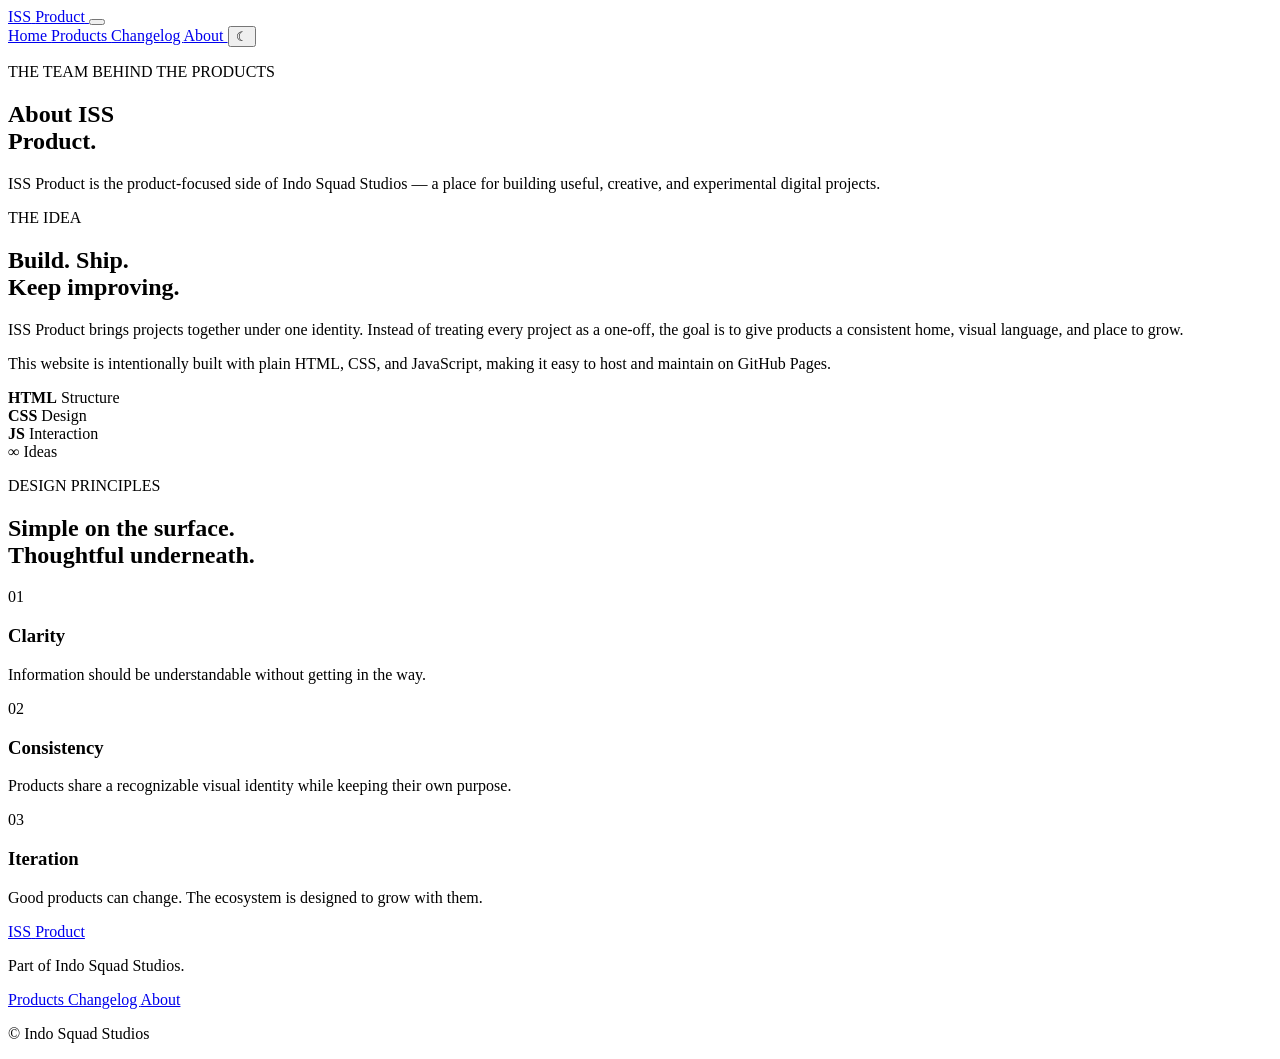
==== about.html @ 6b8fe7a8 "Add About page for ISS Product website This file contains the structure and content for the About pa" ====
<!DOCTYPE html>
<html lang="en">

<head>

  <meta charset="UTF-8">
  <meta name="viewport" content="width=device-width, initial-scale=1.0">

  <title>About — ISS Product</title>

  <link
    href="https://fonts.googleapis.com/css2?family=Inter:wght@400;500;600;700;800&display=swap"
    rel="stylesheet"
  >

  <link rel="stylesheet" href="css/style.css">
  <link rel="stylesheet" href="css/responsive.css">

</head>


<body>

<header class="site-header">

  <nav class="nav container">

    <a class="brand" href="index.html">
      <span class="brand-mark">ISS</span>
      <span>Product</span>
    </a>

    <button
      class="menu-toggle"
      id="menuToggle"
    >
      <span></span>
      <span></span>
    </button>

    <div class="nav-links" id="navLinks">

      <a href="index.html">
        Home
      </a>

      <a href="products.html">
        Products
      </a>

      <a href="changelog.html">
        Changelog
      </a>

      <a class="active" href="about.html">
        About
      </a>

      <button
        class="theme-toggle"
        id="themeToggle"
      >
        ☾
      </button>

    </div>

  </nav>

</header>


<main>

<section class="page-hero container">

  <p class="mini-label">
    THE TEAM BEHIND THE PRODUCTS
  </p>

  <h1>
    About ISS<br>
    <span class="gradient-text">
      Product.
    </span>
  </h1>

  <p>
    ISS Product is the product-focused side of
    Indo Squad Studios — a place for building useful,
    creative, and experimental digital projects.
  </p>

</section>


<section class="section container about-grid">

  <div class="about-copy">

    <p class="mini-label">
      THE IDEA
    </p>

    <h2>
      Build. Ship.<br>
      Keep improving.
    </h2>

    <p>
      ISS Product brings projects together under one identity.
      Instead of treating every project as a one-off, the goal
      is to give products a consistent home, visual language,
      and place to grow.
    </p>

    <p>
      This website is intentionally built with plain HTML,
      CSS, and JavaScript, making it easy to host and maintain
      on GitHub Pages.
    </p>

  </div>


  <div class="about-stat glass">

    <div>
      <strong>HTML</strong>
      <span>Structure</span>
    </div>

    <div>
      <strong>CSS</strong>
      <span>Design</span>
    </div>

    <div>
      <strong>JS</strong>
      <span>Interaction</span>
    </div>

    <div>
      <strong>∞</strong>
      <span>Ideas</span>
    </div>

  </div>

</section>


<section class="section soft-section">

  <div class="container">

    <div class="center-heading">

      <p class="mini-label">
        DESIGN PRINCIPLES
      </p>

      <h2>
        Simple on the surface.<br>
        Thoughtful underneath.
      </h2>

    </div>


    <div class="feature-grid">

      <div class="feature-card">

        <span class="feature-number">
          01
        </span>

        <h3>
          Clarity
        </h3>

        <p>
          Information should be understandable
          without getting in the way.
        </p>

      </div>


      <div class="feature-card">

        <span class="feature-number">
          02
        </span>

        <h3>
          Consistency
        </h3>

        <p>
          Products share a recognizable visual identity
          while keeping their own purpose.
        </p>

      </div>


      <div class="feature-card">

        <span class="feature-number">
          03
        </span>

        <h3>
          Iteration
        </h3>

        <p>
          Good products can change. The ecosystem
          is designed to grow with them.
        </p>

      </div>

    </div>

  </div>

</section>

</main>


<footer class="footer">

  <div class="container footer-inner">

    <div>

      <a class="brand" href="index.html">
        <span class="brand-mark">ISS</span>
        <span>Product</span>
      </a>

      <p>
        Part of Indo Squad Studios.
      </p>

    </div>


    <div class="footer-links">

      <a href="products.html">
        Products
      </a>

      <a href="changelog.html">
        Changelog
      </a>

      <a href="about.html">
        About
      </a>

    </div>


    <p class="copyright">
      © <span class="year"></span>
      Indo Squad Studios
    </p>

  </div>

</footer>


<script src="js/main.js"></script>

</body>
</html>
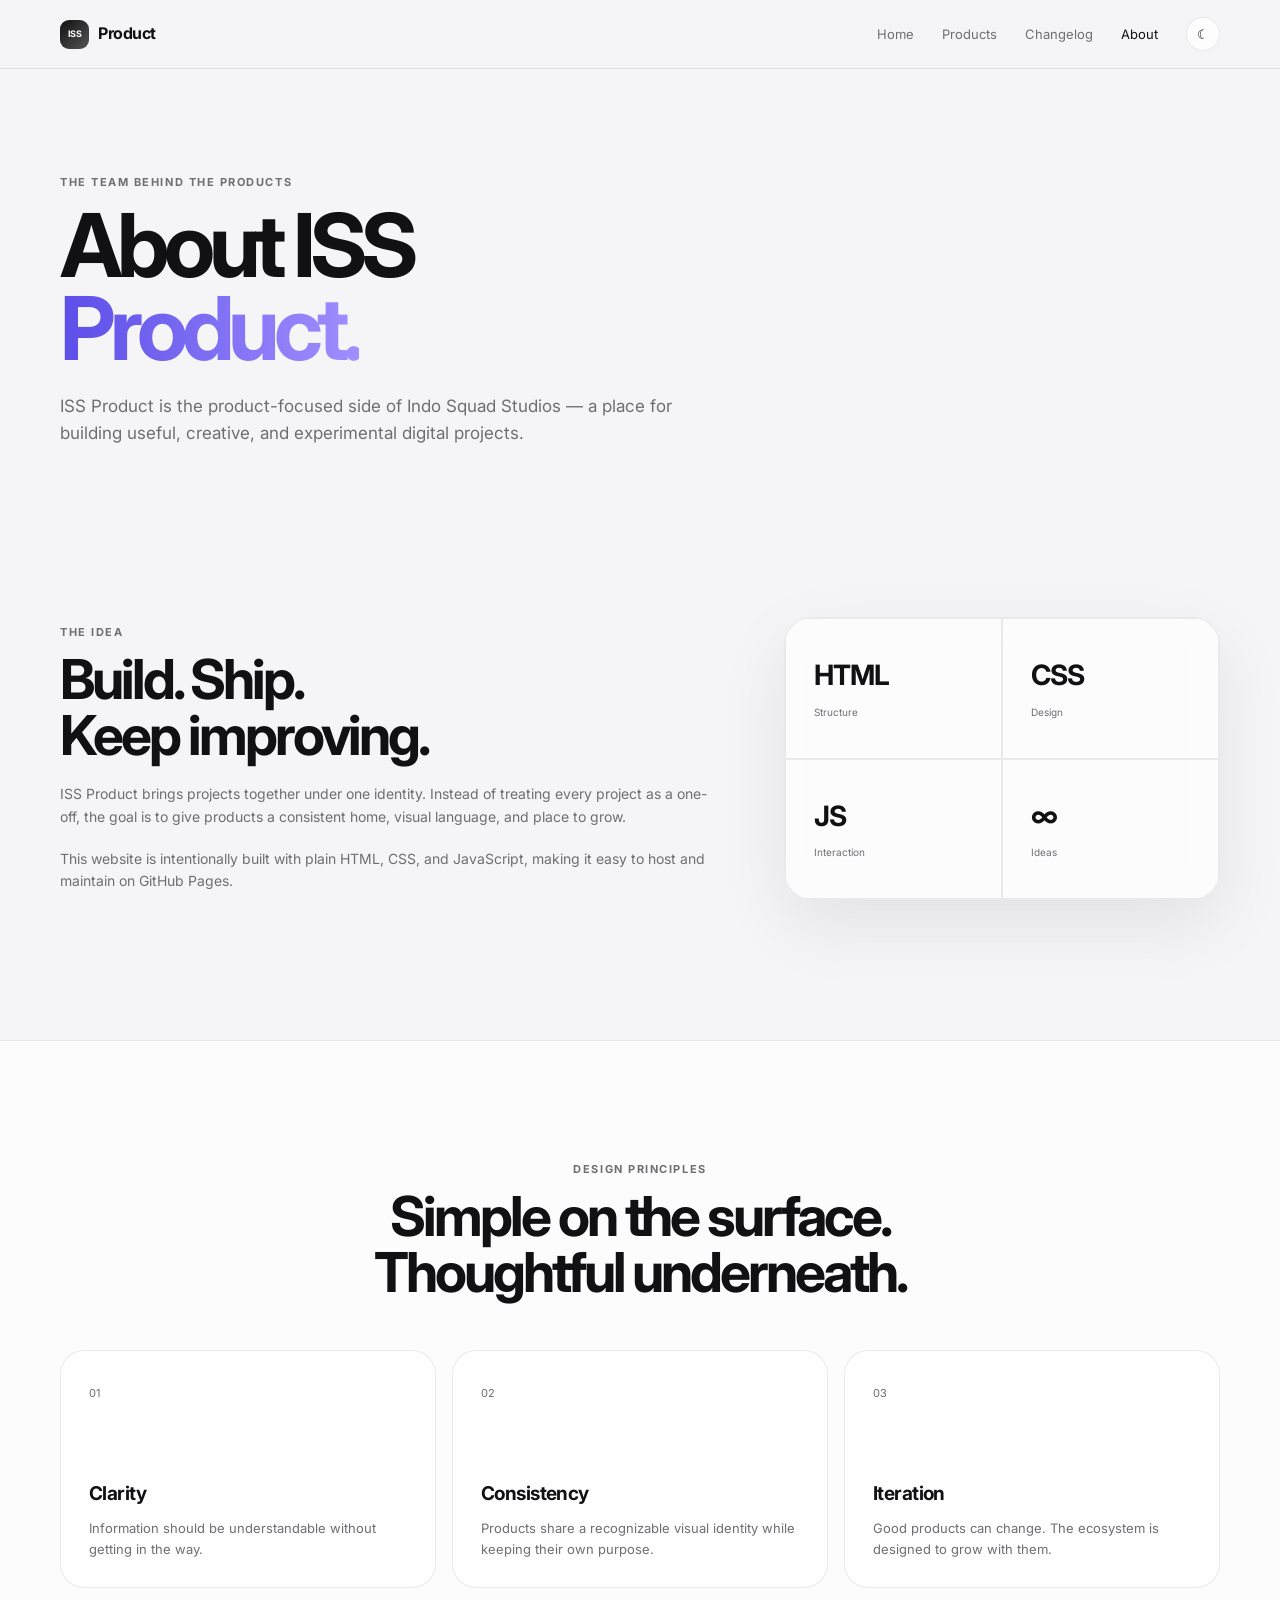
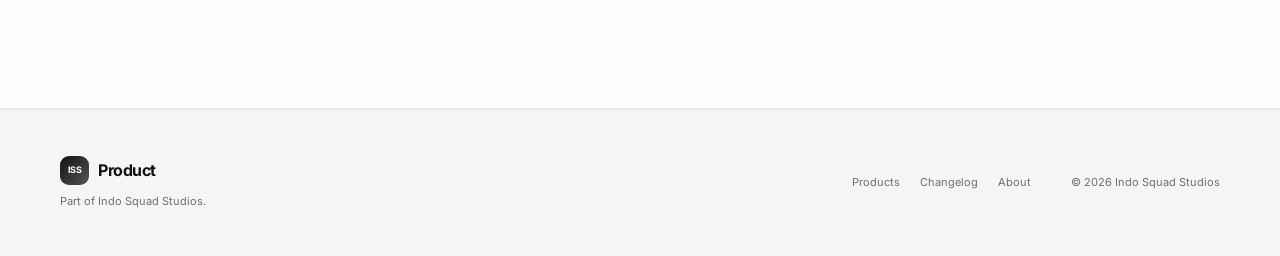
==== commit 50128f9b: "Update about.html" ====
--- a/about.html
+++ b/about.html
@@ -4,17 +4,34 @@
 <head>
 
   <meta charset="UTF-8">
-  <meta name="viewport" content="width=device-width, initial-scale=1.0">
+
+  <meta
+    name="viewport"
+    content="width=device-width, initial-scale=1.0"
+  >
 
   <title>About — ISS Product</title>
+
+  <link
+    rel="icon"
+    type="image/svg+xml"
+    href="favicon.svg"
+  >
 
   <link
     href="https://fonts.googleapis.com/css2?family=Inter:wght@400;500;600;700;800&display=swap"
     rel="stylesheet"
   >
 
-  <link rel="stylesheet" href="css/style.css">
-  <link rel="stylesheet" href="css/responsive.css">
+  <link
+    rel="stylesheet"
+    href="css/style.css"
+  >
+
+  <link
+    rel="stylesheet"
+    href="css/responsive.css"
+  >
 
 </head>
 
@@ -26,19 +43,34 @@
   <nav class="nav container">
 
     <a class="brand" href="index.html">
-      <span class="brand-mark">ISS</span>
-      <span>Product</span>
+
+      <span class="brand-mark">
+        ISS
+      </span>
+
+      <span>
+        Product
+      </span>
+
     </a>
+
 
     <button
       class="menu-toggle"
       id="menuToggle"
+      aria-label="Toggle navigation"
     >
+
       <span></span>
       <span></span>
+
     </button>
 
-    <div class="nav-links" id="navLinks">
+
+    <div
+      class="nav-links"
+      id="navLinks"
+    >
 
       <a href="index.html">
         Home
@@ -52,7 +84,10 @@
         Changelog
       </a>
 
-      <a class="active" href="about.html">
+      <a
+        class="active"
+        href="about.html"
+      >
         About
       </a>
 
@@ -72,6 +107,7 @@
 
 <main>
 
+
 <section class="page-hero container">
 
   <p class="mini-label">
@@ -79,22 +115,28 @@
   </p>
 
   <h1>
+
     About ISS<br>
+
     <span class="gradient-text">
       Product.
     </span>
+
   </h1>
 
   <p>
+
     ISS Product is the product-focused side of
     Indo Squad Studios — a place for building useful,
     creative, and experimental digital projects.
+
   </p>
 
 </section>
 
 
 <section class="section container about-grid">
+
 
   <div class="about-copy">
 
@@ -102,22 +144,32 @@
       THE IDEA
     </p>
 
+
     <h2>
+
       Build. Ship.<br>
       Keep improving.
+
     </h2>
 
+
     <p>
-      ISS Product brings projects together under one identity.
-      Instead of treating every project as a one-off, the goal
-      is to give products a consistent home, visual language,
-      and place to grow.
+
+      ISS Product brings projects together under
+      one identity. Instead of treating every project
+      as a one-off, the goal is to give products
+      a consistent home, visual language, and
+      place to grow.
+
     </p>
 
+
     <p>
-      This website is intentionally built with plain HTML,
-      CSS, and JavaScript, making it easy to host and maintain
-      on GitHub Pages.
+
+      This website is intentionally built with
+      plain HTML, CSS, and JavaScript, making it
+      easy to host and maintain on GitHub Pages.
+
     </p>
 
   </div>
@@ -126,23 +178,54 @@
   <div class="about-stat glass">
 
     <div>
-      <strong>HTML</strong>
-      <span>Structure</span>
-    </div>
-
-    <div>
-      <strong>CSS</strong>
-      <span>Design</span>
-    </div>
-
-    <div>
-      <strong>JS</strong>
-      <span>Interaction</span>
-    </div>
-
-    <div>
-      <strong>∞</strong>
-      <span>Ideas</span>
+
+      <strong>
+        HTML
+      </strong>
+
+      <span>
+        Structure
+      </span>
+
+    </div>
+
+
+    <div>
+
+      <strong>
+        CSS
+      </strong>
+
+      <span>
+        Design
+      </span>
+
+    </div>
+
+
+    <div>
+
+      <strong>
+        JS
+      </strong>
+
+      <span>
+        Interaction
+      </span>
+
+    </div>
+
+
+    <div>
+
+      <strong>
+        ∞
+      </strong>
+
+      <span>
+        Ideas
+      </span>
+
     </div>
 
   </div>
@@ -153,6 +236,7 @@
 <section class="section soft-section">
 
   <div class="container">
+
 
     <div class="center-heading">
 
@@ -170,6 +254,7 @@
 
     <div class="feature-grid">
 
+
       <div class="feature-card">
 
         <span class="feature-number">
@@ -199,8 +284,8 @@
         </h3>
 
         <p>
-          Products share a recognizable visual identity
-          while keeping their own purpose.
+          Products share a recognizable visual
+          identity while keeping their own purpose.
         </p>
 
       </div>
@@ -229,6 +314,7 @@
 
 </section>
 
+
 </main>
 
 
@@ -238,9 +324,19 @@
 
     <div>
 
-      <a class="brand" href="index.html">
-        <span class="brand-mark">ISS</span>
-        <span>Product</span>
+      <a
+        class="brand"
+        href="index.html"
+      >
+
+        <span class="brand-mark">
+          ISS
+        </span>
+
+        <span>
+          Product
+        </span>
+
       </a>
 
       <p>
@@ -268,8 +364,11 @@
 
 
     <p class="copyright">
-      © <span class="year"></span>
+
+      ©
+      <span class="year"></span>
       Indo Squad Studios
+
     </p>
 
   </div>
--- a/css/style.css
+++ b/css/style.css
@@ -0,0 +1,1435 @@
+:root {
+  --bg: #f5f5f7;
+  --surface: rgba(255, 255, 255, 0.72);
+  --surface-solid: #ffffff;
+
+  --text: #111113;
+  --muted: #6e6e73;
+
+  --line: rgba(0, 0, 0, 0.08);
+
+  --accent: #6d5dfc;
+  --accent-2: #8e7cff;
+
+  --shadow:
+    0 24px 70px rgba(0, 0, 0, 0.08);
+
+  --radius: 28px;
+
+  --max: 1160px;
+}
+
+
+[data-theme="dark"] {
+  --bg: #09090b;
+  --surface: rgba(25, 25, 29, 0.72);
+  --surface-solid: #18181c;
+
+  --text: #f5f5f7;
+  --muted: #a1a1aa;
+
+  --line: rgba(255, 255, 255, 0.09);
+
+  --shadow:
+    0 24px 70px rgba(0, 0, 0, 0.3);
+}
+
+
+* {
+  box-sizing: border-box;
+  margin: 0;
+  padding: 0;
+}
+
+
+html {
+  scroll-behavior: smooth;
+}
+
+
+body {
+  font-family:
+    Inter,
+    -apple-system,
+    BlinkMacSystemFont,
+    "Segoe UI",
+    sans-serif;
+
+  background: var(--bg);
+  color: var(--text);
+
+  line-height: 1.6;
+
+  transition:
+    background 0.25s ease,
+    color 0.25s ease;
+}
+
+
+a {
+  color: inherit;
+  text-decoration: none;
+}
+
+
+button,
+input {
+  font: inherit;
+}
+
+
+.container {
+  width: min(
+    calc(100% - 48px),
+    var(--max)
+  );
+
+  margin-inline: auto;
+}
+
+
+/* NAVBAR */
+
+.site-header {
+  position: sticky;
+  top: 0;
+  z-index: 20;
+
+  background:
+    color-mix(
+      in srgb,
+      var(--bg) 76%,
+      transparent
+    );
+
+  backdrop-filter: blur(22px);
+  -webkit-backdrop-filter: blur(22px);
+
+  border-bottom: 1px solid var(--line);
+}
+
+
+.nav {
+  height: 68px;
+
+  display: flex;
+  align-items: center;
+  justify-content: space-between;
+}
+
+
+.brand {
+  display: inline-flex;
+  align-items: center;
+
+  gap: 9px;
+
+  font-weight: 700;
+
+  letter-spacing: -0.03em;
+}
+
+
+.brand-mark {
+  width: 29px;
+  height: 29px;
+
+  display: grid;
+  place-items: center;
+
+  border-radius: 9px;
+
+  color: white;
+
+  font-size: 9px;
+
+  letter-spacing: -0.04em;
+
+  background:
+    linear-gradient(
+      135deg,
+      #111,
+      #555
+    );
+}
+
+
+.nav-links {
+  display: flex;
+  align-items: center;
+
+  gap: 28px;
+
+  font-size: 13px;
+
+  color: var(--muted);
+}
+
+
+.nav-links a {
+  transition: color 0.2s;
+}
+
+
+.nav-links a:hover,
+.nav-links a.active {
+  color: var(--text);
+}
+
+
+.theme-toggle {
+  width: 34px;
+  height: 34px;
+
+  border: 1px solid var(--line);
+
+  border-radius: 50%;
+
+  background: var(--surface);
+
+  color: var(--text);
+
+  cursor: pointer;
+}
+
+
+.menu-toggle {
+  display: none;
+
+  border: 0;
+
+  background: none;
+
+  width: 38px;
+  height: 38px;
+
+  cursor: pointer;
+}
+
+
+.menu-toggle span {
+  display: block;
+
+  width: 20px;
+  height: 2px;
+
+  background: var(--text);
+
+  margin: 5px auto;
+
+  border-radius: 4px;
+}
+
+
+/* HERO */
+
+.hero {
+  padding-top: 105px;
+
+  text-align: center;
+}
+
+
+.eyebrow,
+.mini-label {
+  font-size: 11px;
+
+  font-weight: 700;
+
+  letter-spacing: 0.14em;
+
+  color: var(--muted);
+}
+
+
+.eyebrow {
+  display: inline-flex;
+
+  align-items: center;
+
+  gap: 8px;
+
+  padding: 7px 12px;
+
+  border: 1px solid var(--line);
+
+  border-radius: 99px;
+
+  background: var(--surface);
+}
+
+
+.status-dot {
+  width: 7px;
+  height: 7px;
+
+  border-radius: 50%;
+
+  background: #35c759;
+
+  box-shadow:
+    0 0 0 4px
+    rgba(52, 199, 89, 0.12);
+}
+
+
+.hero h1 {
+  margin-top: 25px;
+
+  font-size:
+    clamp(
+      48px,
+      7vw,
+      84px
+    );
+
+  line-height: 0.98;
+
+  letter-spacing: -0.065em;
+
+  font-weight: 800;
+}
+
+
+.gradient-text {
+  background:
+    linear-gradient(
+      90deg,
+      #5c4ee8,
+      #a08fff
+    );
+
+  -webkit-background-clip: text;
+  background-clip: text;
+
+  color: transparent;
+}
+
+
+.hero-copy {
+  max-width: 650px;
+
+  margin: 28px auto 0;
+
+  font-size: 18px;
+
+  color: var(--muted);
+}
+
+
+.hero-actions {
+  display: flex;
+
+  justify-content: center;
+
+  gap: 10px;
+
+  margin-top: 30px;
+
+  flex-wrap: wrap;
+}
+
+
+/* BUTTON */
+
+.button {
+  display: inline-flex;
+
+  align-items: center;
+  justify-content: center;
+
+  gap: 12px;
+
+  padding: 12px 19px;
+
+  border-radius: 99px;
+
+  font-size: 13px;
+
+  font-weight: 600;
+
+  border: 1px solid var(--line);
+
+  transition:
+    transform 0.2s,
+    box-shadow 0.2s;
+}
+
+
+.button:hover {
+  transform: translateY(-2px);
+
+  box-shadow:
+    0 10px 25px
+    rgba(0, 0, 0, 0.09);
+}
+
+
+.button.primary {
+  background: var(--text);
+
+  color: var(--bg);
+
+  border-color: var(--text);
+}
+
+
+.button.secondary {
+  background: var(--surface);
+}
+
+
+.button.small {
+  padding: 10px 15px;
+
+  margin-top: 18px;
+
+  font-size: 12px;
+}
+
+
+/* GLASS */
+
+.glass {
+  background: var(--surface);
+
+  border: 1px solid var(--line);
+
+  box-shadow: var(--shadow);
+
+  backdrop-filter: blur(18px);
+  -webkit-backdrop-filter: blur(18px);
+}
+
+
+/* HERO WINDOW */
+
+.hero-window {
+  max-width: 900px;
+
+  margin: 75px auto 0;
+
+  border-radius: var(--radius);
+
+  overflow: hidden;
+
+  text-align: left;
+}
+
+
+.window-bar {
+  height: 42px;
+
+  display: flex;
+
+  align-items: center;
+
+  gap: 7px;
+
+  padding: 0 16px;
+
+  border-bottom: 1px solid var(--line);
+}
+
+
+.window-bar > span {
+  width: 9px;
+  height: 9px;
+
+  border-radius: 50%;
+
+  background: var(--muted);
+
+  opacity: 0.35;
+}
+
+
+.window-bar small {
+  margin-left: 10px;
+
+  color: var(--muted);
+
+  font-size: 10px;
+}
+
+
+.window-content {
+  min-height: 310px;
+
+  padding: 52px;
+
+  display: flex;
+
+  align-items: flex-end;
+
+  justify-content: space-between;
+
+  gap: 30px;
+
+  background:
+    radial-gradient(
+      circle at 75% 30%,
+      rgba(120, 100, 255, 0.18),
+      transparent 34%
+    );
+}
+
+
+.window-content h2 {
+  font-size: 42px;
+
+  line-height: 1;
+
+  letter-spacing: -0.055em;
+
+  margin-top: 12px;
+}
+
+
+.mini-grid {
+  display: grid;
+
+  grid-template-columns:
+    repeat(2, 145px);
+
+  gap: 10px;
+}
+
+
+.mini-card {
+  padding: 18px;
+
+  min-height: 100px;
+
+  border: 1px solid var(--line);
+
+  border-radius: 18px;
+
+  background: rgba(255, 255, 255, 0.04);
+}
+
+
+.mini-card b,
+.mini-card span {
+  display: block;
+}
+
+
+.mini-card b {
+  font-size: 12px;
+}
+
+
+.mini-card span {
+  font-size: 10px;
+
+  color: var(--muted);
+
+  margin-top: 7px;
+}
+
+
+/* SECTIONS */
+
+.section {
+  padding-top: 130px;
+
+  padding-bottom: 10px;
+}
+
+
+.section-heading {
+  display: flex;
+
+  justify-content: space-between;
+
+  align-items: end;
+
+  margin-bottom: 25px;
+}
+
+
+.section-heading h2,
+.center-heading h2,
+.about-copy h2 {
+  font-size:
+    clamp(
+      34px,
+      5vw,
+      55px
+    );
+
+  letter-spacing: -0.055em;
+
+  line-height: 1.02;
+
+  margin-top: 9px;
+}
+
+
+.text-link {
+  font-size: 13px;
+
+  color: var(--muted);
+}
+
+
+/* FEATURED */
+
+.featured-card {
+  border-radius: var(--radius);
+
+  padding: 38px;
+
+  display: grid;
+
+  grid-template-columns:
+    auto 1fr auto;
+
+  align-items: center;
+
+  gap: 28px;
+}
+
+
+.product-icon {
+  width: 60px;
+  height: 60px;
+
+  border-radius: 18px;
+
+  display: grid;
+  place-items: center;
+
+  font-weight: 800;
+
+  letter-spacing: -0.06em;
+
+  color: white;
+
+  flex: 0 0 auto;
+}
+
+
+.product-icon.purple {
+  background:
+    linear-gradient(
+      145deg,
+      #6e5cf6,
+      #9b89ff
+    );
+}
+
+
+.product-icon.blue {
+  background:
+    linear-gradient(
+      145deg,
+      #247cff,
+      #5eb4ff
+    );
+}
+
+
+.product-icon.gray {
+  background:
+    linear-gradient(
+      145deg,
+      #555,
+      #888
+    );
+}
+
+
+.badge {
+  display: inline-block;
+
+  font-size: 9px;
+
+  font-weight: 700;
+
+  letter-spacing: 0.12em;
+
+  color: var(--accent);
+}
+
+
+.featured-info h3 {
+  font-size: 29px;
+
+  letter-spacing: -0.04em;
+
+  margin-top: 3px;
+}
+
+
+.featured-info p {
+  max-width: 650px;
+
+  color: var(--muted);
+
+  font-size: 14px;
+}
+
+
+.featured-meta {
+  text-align: right;
+
+  font-size: 10px;
+
+  color: var(--muted);
+}
+
+
+.featured-meta strong {
+  display: block;
+
+  margin-top: 5px;
+
+  color: var(--text);
+
+  font-size: 11px;
+}
+
+
+/* SOFT SECTION */
+
+.soft-section {
+  margin-top: 130px;
+
+  padding-top: 120px;
+
+  padding-bottom: 120px;
+
+  background: var(--surface);
+
+  border-block: 1px solid var(--line);
+}
+
+
+.center-heading {
+  text-align: center;
+
+  max-width: 650px;
+
+  margin:
+    0 auto 50px;
+}
+
+
+.center-heading > p:last-child {
+  color: var(--muted);
+
+  margin-top: 20px;
+}
+
+
+.feature-grid {
+  display: grid;
+
+  grid-template-columns:
+    repeat(3, 1fr);
+
+  gap: 16px;
+}
+
+
+.feature-card {
+  min-height: 230px;
+
+  padding: 28px;
+
+  border: 1px solid var(--line);
+
+  border-radius: 24px;
+
+  background:
+    color-mix(
+      in srgb,
+      var(--surface-solid) 55%,
+      transparent
+    );
+}
+
+
+.feature-number {
+  font-size: 11px;
+
+  color: var(--muted);
+}
+
+
+.feature-card h3 {
+  margin-top: 75px;
+
+  font-size: 19px;
+
+  letter-spacing: -0.03em;
+}
+
+
+.feature-card p {
+  color: var(--muted);
+
+  font-size: 13px;
+
+  margin-top: 8px;
+}
+
+
+/* CTA */
+
+.cta {
+  padding-top: 130px;
+
+  padding-bottom: 130px;
+}
+
+
+.cta-card {
+  border-radius: var(--radius);
+
+  padding: 65px;
+
+  text-align: center;
+
+  background:
+    linear-gradient(
+      135deg,
+      #171719,
+      #33313b
+    );
+
+  color: white;
+
+  overflow: hidden;
+
+  position: relative;
+}
+
+
+.cta-card::before {
+  content: "";
+
+  position: absolute;
+
+  width: 400px;
+  height: 400px;
+
+  border-radius: 50%;
+
+  background:
+    rgba(130, 110, 255, 0.2);
+
+  filter: blur(70px);
+
+  top: -240px;
+  right: -80px;
+}
+
+
+.cta-card > * {
+  position: relative;
+}
+
+
+.cta-card h2 {
+  font-size:
+    clamp(
+      42px,
+      6vw,
+      65px
+    );
+
+  line-height: 0.98;
+
+  letter-spacing: -0.06em;
+
+  margin: 12px 0 20px;
+}
+
+
+.cta-card > p:not(.mini-label) {
+  color: #b7b7bd;
+
+  max-width: 450px;
+
+  margin:
+    auto auto 25px;
+
+  font-size: 14px;
+}
+
+
+.cta-card .button.primary {
+  background: white;
+
+  color: #111;
+
+  border-color: white;
+}
+
+
+/* FOOTER */
+
+.footer {
+  border-top: 1px solid var(--line);
+
+  padding: 45px 0;
+}
+
+
+.footer-inner {
+  display: grid;
+
+  grid-template-columns:
+    1fr auto auto;
+
+  align-items: center;
+
+  gap: 40px;
+}
+
+
+.footer p {
+  color: var(--muted);
+
+  font-size: 11px;
+
+  margin-top: 8px;
+}
+
+
+.footer-links {
+  display: flex;
+
+  gap: 20px;
+
+  font-size: 11px;
+
+  color: var(--muted);
+}
+
+
+.copyright {
+  margin-top: 0 !important;
+}
+
+
+/* PAGE HERO */
+
+.page-hero {
+  padding-top: 105px;
+
+  padding-bottom: 40px;
+}
+
+
+.page-hero h1 {
+  font-size:
+    clamp(
+      52px,
+      8vw,
+      88px
+    );
+
+  line-height: 0.95;
+
+  letter-spacing: -0.07em;
+
+  margin-top: 12px;
+}
+
+
+.page-hero > p:last-child {
+  max-width: 620px;
+
+  color: var(--muted);
+
+  margin-top: 22px;
+
+  font-size: 17px;
+}
+
+
+/* PRODUCTS */
+
+.product-toolbar {
+  display: flex;
+
+  align-items: center;
+
+  justify-content: space-between;
+
+  gap: 20px;
+
+  margin-bottom: 28px;
+}
+
+
+.filters {
+  display: flex;
+
+  gap: 7px;
+
+  flex-wrap: wrap;
+}
+
+
+.filter {
+  border: 1px solid var(--line);
+
+  background: transparent;
+
+  color: var(--muted);
+
+  border-radius: 99px;
+
+  padding: 8px 13px;
+
+  cursor: pointer;
+
+  font-size: 11px;
+}
+
+
+.filter.active {
+  background: var(--text);
+
+  color: var(--bg);
+
+  border-color: var(--text);
+}
+
+
+.search-box {
+  display: flex;
+
+  align-items: center;
+
+  gap: 8px;
+
+  width: 220px;
+
+  border: 1px solid var(--line);
+
+  background: var(--surface);
+
+  border-radius: 99px;
+
+  padding: 9px 13px;
+
+  color: var(--muted);
+}
+
+
+.search-box input {
+  width: 100%;
+
+  border: 0;
+
+  outline: 0;
+
+  background: transparent;
+
+  color: var(--text);
+
+  font-size: 11px;
+}
+
+
+.products-grid {
+  display: grid;
+
+  grid-template-columns:
+    repeat(3, 1fr);
+
+  gap: 16px;
+}
+
+
+.product-card {
+  padding: 28px;
+
+  border-radius: 24px;
+
+  min-height: 310px;
+
+  display: flex;
+
+  flex-direction: column;
+
+  transition:
+    transform 0.2s,
+    opacity 0.2s;
+}
+
+
+.product-card:hover {
+  transform: translateY(-4px);
+}
+
+
+.product-top {
+  display: flex;
+
+  justify-content: space-between;
+
+  align-items: start;
+}
+
+
+.product-card .product-icon {
+  width: 52px;
+  height: 52px;
+
+  border-radius: 15px;
+}
+
+
+.status {
+  font-size: 9px;
+
+  padding: 5px 8px;
+
+  border-radius: 99px;
+
+  background:
+    rgba(255, 159, 10, 0.12);
+
+  color: #b76b00;
+}
+
+
+.status.live {
+  background:
+    rgba(52, 199, 89, 0.12);
+
+  color: #248a3d;
+}
+
+
+.product-category {
+  font-size: 9px;
+
+  font-weight: 700;
+
+  letter-spacing: 0.13em;
+
+  color: var(--muted);
+
+  margin-top: 35px;
+}
+
+
+.product-card h2 {
+  font-size: 24px;
+
+  letter-spacing: -0.045em;
+
+  margin-top: 3px;
+}
+
+
+.product-card > p:not(.product-category) {
+  font-size: 12px;
+
+  color: var(--muted);
+
+  margin-top: 7px;
+}
+
+
+.product-bottom {
+  margin-top: auto;
+
+  padding-top: 25px;
+
+  display: flex;
+
+  justify-content: space-between;
+
+  font-size: 10px;
+
+  color: var(--muted);
+}
+
+
+.product-bottom a {
+  color: var(--text);
+}
+
+
+.empty-state {
+  text-align: center;
+
+  padding: 60px;
+
+  color: var(--muted);
+}
+
+
+/* DETAILS */
+
+.detail-panel {
+  border-radius: var(--radius);
+
+  padding: 45px;
+
+  display: grid;
+
+  grid-template-columns:
+    1fr 360px;
+
+  gap: 50px;
+}
+
+
+.detail-panel h2 {
+  font-size: 42px;
+
+  letter-spacing: -0.055em;
+
+  margin-top: 8px;
+}
+
+
+.detail-panel > div:first-child > p:last-child {
+  color: var(--muted);
+
+  max-width: 620px;
+
+  margin-top: 15px;
+}
+
+
+.detail-list > div {
+  display: flex;
+
+  justify-content: space-between;
+
+  padding: 14px 0;
+
+  border-bottom: 1px solid var(--line);
+
+  font-size: 11px;
+}
+
+
+.detail-list span {
+  color: var(--muted);
+}
+
+
+/* CHANGELOG */
+
+.timeline {
+  max-width: 850px;
+
+  margin: auto;
+
+  position: relative;
+}
+
+
+.timeline::before {
+  content: "";
+
+  position: absolute;
+
+  left: 8px;
+
+  top: 0;
+
+  bottom: 0;
+
+  width: 1px;
+
+  background: var(--line);
+}
+
+
+.timeline-item {
+  position: relative;
+
+  padding-left: 45px;
+
+  padding-bottom: 65px;
+}
+
+
+.timeline-dot {
+  position: absolute;
+
+  left: 3px;
+
+  top: 3px;
+
+  width: 11px;
+  height: 11px;
+
+  border-radius: 50%;
+
+  background: var(--text);
+
+  box-shadow:
+    0 0 0 5px var(--bg);
+}
+
+
+.timeline-date {
+  font-size: 11px;
+
+  font-weight: 700;
+
+  color: var(--muted);
+
+  margin-bottom: 12px;
+}
+
+
+.timeline-content {
+  border-radius: 24px;
+
+  padding: 30px;
+}
+
+
+.version {
+  display: inline-block;
+
+  font-size: 10px;
+
+  font-weight: 700;
+
+  color: var(--accent);
+}
+
+
+.timeline-content h2 {
+  font-size: 25px;
+
+  letter-spacing: -0.04em;
+
+  margin-top: 5px;
+}
+
+
+.timeline-content p,
+.timeline-content li {
+  color: var(--muted);
+
+  font-size: 13px;
+}
+
+
+.timeline-content ul {
+  margin:
+    15px 0 0 18px;
+}
+
+
+/* ABOUT */
+
+.about-grid {
+  display: grid;
+
+  grid-template-columns:
+    1.2fr 0.8fr;
+
+  gap: 70px;
+
+  align-items: center;
+}
+
+
+.about-copy > p:not(.mini-label) {
+  color: var(--muted);
+
+  max-width: 650px;
+
+  margin-top: 20px;
+
+  font-size: 14px;
+}
+
+
+.about-stat {
+  border-radius: var(--radius);
+
+  display: grid;
+
+  grid-template-columns:
+    1fr 1fr;
+
+  overflow: hidden;
+}
+
+
+.about-stat div {
+  padding: 34px 28px;
+
+  border: 1px solid var(--line);
+}
+
+
+.about-stat strong {
+  display: block;
+
+  font-size: 28px;
+
+  letter-spacing: -0.04em;
+}
+
+
+.about-stat span {
+  font-size: 10px;
+
+  color: var(--muted);
+}
+
+
+/* ANIMATION */
+
+@media (prefers-reduced-motion: no-preference) {
+
+  .hero > *,
+  .page-hero > *,
+  .product-card,
+  .feature-card {
+
+    animation:
+      rise 0.65s both;
+  }
+
+
+  .hero > *:nth-child(2) {
+    animation-delay: 0.06s;
+  }
+
+
+  .hero > *:nth-child(3) {
+    animation-delay: 0.12s;
+  }
+
+
+  .hero > *:nth-child(4) {
+    animation-delay: 0.18s;
+  }
+
+
+  @keyframes rise {
+
+    from {
+      opacity: 0;
+      transform: translateY(14px);
+    }
+
+    to {
+      opacity: 1;
+      transform: translateY(0);
+    }
+
+  }
+
+}
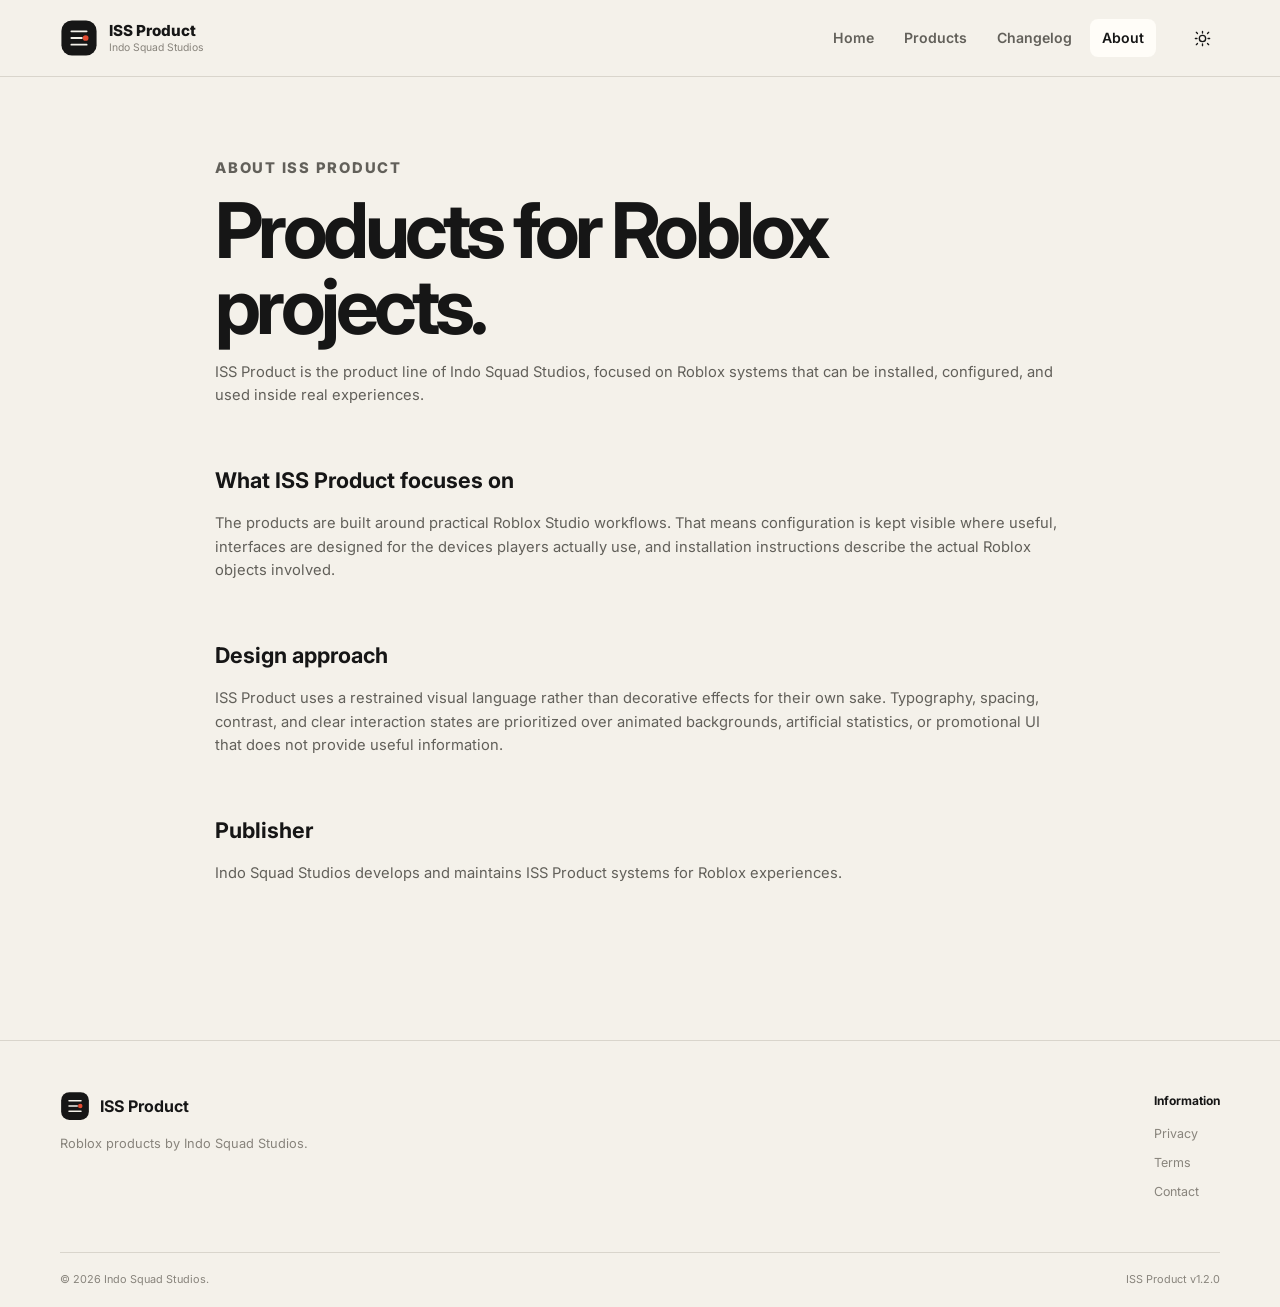
==== commit 81477f0c: "Update about.html" ====
--- a/about.html
+++ b/about.html
@@ -1,380 +1,155 @@
 <!DOCTYPE html>
-<html lang="en">
+<html lang="id">
+<head>
+    <meta charset="UTF-8">
+    <meta name="viewport" content="width=device-width, initial-scale=1.0">
 
-<head>
+    <title>About | ISS Product</title>
+    <meta
+        name="description"
+        content="About ISS Product and Indo Squad Studios."
+    >
 
-  <meta charset="UTF-8">
+    <meta property="og:type" content="website">
+    <meta property="og:title" content="About | ISS Product">
+    <meta property="og:description" content="About ISS Product and Indo Squad Studios.">
+    <meta property="og:image" content="og-image.svg">
 
-  <meta
-    name="viewport"
-    content="width=device-width, initial-scale=1.0"
-  >
+    <link rel="icon" type="image/svg+xml" href="favicon.svg">
 
-  <title>About — ISS Product</title>
+    <link rel="preconnect" href="https://fonts.googleapis.com">
+    <link rel="preconnect" href="https://fonts.gstatic.com" crossorigin>
 
-  <link
-    rel="icon"
-    type="image/svg+xml"
-    href="favicon.svg"
-  >
+    <link
+        href="https://fonts.googleapis.com/css2?family=Inter:wght@400;500;600;700;800&display=swap"
+        rel="stylesheet"
+    >
 
-  <link
-    href="https://fonts.googleapis.com/css2?family=Inter:wght@400;500;600;700;800&display=swap"
-    rel="stylesheet"
-  >
-
-  <link
-    rel="stylesheet"
-    href="css/style.css"
-  >
-
-  <link
-    rel="stylesheet"
-    href="css/responsive.css"
-  >
-
+    <link rel="stylesheet" href="css/style.css">
+    <link rel="stylesheet" href="css/responsive.css">
 </head>
-
 
 <body>
 
 <header class="site-header">
+    <nav class="nav container">
 
-  <nav class="nav container">
+        <a href="index.html" class="brand">
+            <span class="brand-mark" aria-hidden="true">
+                <svg viewBox="0 0 40 40">
+                    <rect x="1.5" y="1.5" width="37" height="37" rx="11"></rect>
+                    <path d="M12 13h16M12 20h11M12 27h16"></path>
+                    <circle cx="27" cy="20" r="3"></circle>
+                </svg>
+            </span>
 
-    <a class="brand" href="index.html">
+            <span class="brand-text">
+                <strong>ISS Product</strong>
+                <small>Indo Squad Studios</small>
+            </span>
+        </a>
 
-      <span class="brand-mark">
-        ISS
-      </span>
+        <button class="mobile-menu-button" type="button" aria-label="Open navigation" aria-expanded="false">
+            <span></span>
+            <span></span>
+        </button>
 
-      <span>
-        Product
-      </span>
+        <div class="nav-links" id="site-navigation">
+            <a href="index.html">Home</a>
+            <a href="products.html">Products</a>
+            <a href="changelog.html">Changelog</a>
+            <a href="about.html" class="active">About</a>
+        </div>
 
-    </a>
+        <button class="theme-button" id="theme-toggle" type="button" aria-label="Toggle theme">
+            <svg viewBox="0 0 24 24" aria-hidden="true">
+                <path d="M12 3v2M12 19v2M4.22 4.22l1.42 1.42M18.36 18.36l1.42 1.42M3 12h2M19 12h2M4.22 19.78l1.42-1.42M18.36 5.64l1.42-1.42"></path>
+                <circle cx="12" cy="12" r="4"></circle>
+            </svg>
+        </button>
 
+    </nav>
+</header>
 
-    <button
-      class="menu-toggle"
-      id="menuToggle"
-      aria-label="Toggle navigation"
-    >
+<main>
 
-      <span></span>
-      <span></span>
+<section class="content-page container">
 
-    </button>
+    <p class="eyebrow">ABOUT ISS PRODUCT</p>
 
+    <h1>Products for Roblox projects.</h1>
 
-    <div
-      class="nav-links"
-      id="navLinks"
-    >
+    <p>
+        ISS Product is the product line of Indo Squad Studios,
+        focused on Roblox systems that can be installed, configured,
+        and used inside real experiences.
+    </p>
 
-      <a href="index.html">
-        Home
-      </a>
+    <h2>What ISS Product focuses on</h2>
 
-      <a href="products.html">
-        Products
-      </a>
+    <p>
+        The products are built around practical Roblox Studio workflows.
+        That means configuration is kept visible where useful, interfaces
+        are designed for the devices players actually use, and installation
+        instructions describe the actual Roblox objects involved.
+    </p>
 
-      <a href="changelog.html">
-        Changelog
-      </a>
+    <h2>Design approach</h2>
 
-      <a
-        class="active"
-        href="about.html"
-      >
-        About
-      </a>
+    <p>
+        ISS Product uses a restrained visual language rather than decorative
+        effects for their own sake. Typography, spacing, contrast, and clear
+        interaction states are prioritized over animated backgrounds,
+        artificial statistics, or promotional UI that does not provide useful
+        information.
+    </p>
 
-      <button
-        class="theme-toggle"
-        id="themeToggle"
-      >
-        ☾
-      </button>
+    <h2>Publisher</h2>
+
+    <p>
+        Indo Squad Studios develops and maintains ISS Product systems for
+        Roblox experiences.
+    </p>
+
+</section>
+
+</main>
+
+<footer class="site-footer">
+    <div class="container footer-grid">
+
+        <div class="footer-brand">
+            <div class="footer-brand-row">
+                <span class="brand-mark small" aria-hidden="true">
+                    <svg viewBox="0 0 40 40">
+                        <rect x="1.5" y="1.5" width="37" height="37" rx="11"></rect>
+                        <path d="M12 13h16M12 20h11M12 27h16"></path>
+                        <circle cx="27" cy="20" r="3"></circle>
+                    </svg>
+                </span>
+
+                <strong>ISS Product</strong>
+            </div>
+
+            <p>Roblox products by Indo Squad Studios.</p>
+        </div>
+
+        <div class="footer-links">
+            <div>
+                <strong>Information</strong>
+                <a href="privacy.html">Privacy</a>
+                <a href="terms.html">Terms</a>
+                <a href="contact.html">Contact</a>
+            </div>
+        </div>
 
     </div>
 
-  </nav>
-
-</header>
-
-
-<main>
-
-
-<section class="page-hero container">
-
-  <p class="mini-label">
-    THE TEAM BEHIND THE PRODUCTS
-  </p>
-
-  <h1>
-
-    About ISS<br>
-
-    <span class="gradient-text">
-      Product.
-    </span>
-
-  </h1>
-
-  <p>
-
-    ISS Product is the product-focused side of
-    Indo Squad Studios — a place for building useful,
-    creative, and experimental digital projects.
-
-  </p>
-
-</section>
-
-
-<section class="section container about-grid">
-
-
-  <div class="about-copy">
-
-    <p class="mini-label">
-      THE IDEA
-    </p>
-
-
-    <h2>
-
-      Build. Ship.<br>
-      Keep improving.
-
-    </h2>
-
-
-    <p>
-
-      ISS Product brings projects together under
-      one identity. Instead of treating every project
-      as a one-off, the goal is to give products
-      a consistent home, visual language, and
-      place to grow.
-
-    </p>
-
-
-    <p>
-
-      This website is intentionally built with
-      plain HTML, CSS, and JavaScript, making it
-      easy to host and maintain on GitHub Pages.
-
-    </p>
-
-  </div>
-
-
-  <div class="about-stat glass">
-
-    <div>
-
-      <strong>
-        HTML
-      </strong>
-
-      <span>
-        Structure
-      </span>
-
+    <div class="container footer-bottom">
+        <span>© <span data-current-year></span> Indo Squad Studios.</span>
+        <span>ISS Product v1.2.0</span>
     </div>
-
-
-    <div>
-
-      <strong>
-        CSS
-      </strong>
-
-      <span>
-        Design
-      </span>
-
-    </div>
-
-
-    <div>
-
-      <strong>
-        JS
-      </strong>
-
-      <span>
-        Interaction
-      </span>
-
-    </div>
-
-
-    <div>
-
-      <strong>
-        ∞
-      </strong>
-
-      <span>
-        Ideas
-      </span>
-
-    </div>
-
-  </div>
-
-</section>
-
-
-<section class="section soft-section">
-
-  <div class="container">
-
-
-    <div class="center-heading">
-
-      <p class="mini-label">
-        DESIGN PRINCIPLES
-      </p>
-
-      <h2>
-        Simple on the surface.<br>
-        Thoughtful underneath.
-      </h2>
-
-    </div>
-
-
-    <div class="feature-grid">
-
-
-      <div class="feature-card">
-
-        <span class="feature-number">
-          01
-        </span>
-
-        <h3>
-          Clarity
-        </h3>
-
-        <p>
-          Information should be understandable
-          without getting in the way.
-        </p>
-
-      </div>
-
-
-      <div class="feature-card">
-
-        <span class="feature-number">
-          02
-        </span>
-
-        <h3>
-          Consistency
-        </h3>
-
-        <p>
-          Products share a recognizable visual
-          identity while keeping their own purpose.
-        </p>
-
-      </div>
-
-
-      <div class="feature-card">
-
-        <span class="feature-number">
-          03
-        </span>
-
-        <h3>
-          Iteration
-        </h3>
-
-        <p>
-          Good products can change. The ecosystem
-          is designed to grow with them.
-        </p>
-
-      </div>
-
-    </div>
-
-  </div>
-
-</section>
-
-
-</main>
-
-
-<footer class="footer">
-
-  <div class="container footer-inner">
-
-    <div>
-
-      <a
-        class="brand"
-        href="index.html"
-      >
-
-        <span class="brand-mark">
-          ISS
-        </span>
-
-        <span>
-          Product
-        </span>
-
-      </a>
-
-      <p>
-        Part of Indo Squad Studios.
-      </p>
-
-    </div>
-
-
-    <div class="footer-links">
-
-      <a href="products.html">
-        Products
-      </a>
-
-      <a href="changelog.html">
-        Changelog
-      </a>
-
-      <a href="about.html">
-        About
-      </a>
-
-    </div>
-
-
-    <p class="copyright">
-
-      ©
-      <span class="year"></span>
-      Indo Squad Studios
-
-    </p>
-
-  </div>
-
 </footer>
-
 
 <script src="js/main.js"></script>
 
--- a/css/style.css
+++ b/css/style.css
@@ -1,1435 +1,773 @@
 :root {
-  --bg: #f5f5f7;
-  --surface: rgba(255, 255, 255, 0.72);
-  --surface-solid: #ffffff;
-
-  --text: #111113;
-  --muted: #6e6e73;
-
-  --line: rgba(0, 0, 0, 0.08);
-
-  --accent: #6d5dfc;
-  --accent-2: #8e7cff;
-
-  --shadow:
-    0 24px 70px rgba(0, 0, 0, 0.08);
-
-  --radius: 28px;
-
-  --max: 1160px;
-}
-
-
-[data-theme="dark"] {
-  --bg: #09090b;
-  --surface: rgba(25, 25, 29, 0.72);
-  --surface-solid: #18181c;
-
-  --text: #f5f5f7;
-  --muted: #a1a1aa;
-
-  --line: rgba(255, 255, 255, 0.09);
-
-  --shadow:
-    0 24px 70px rgba(0, 0, 0, 0.3);
-}
-
+    --bg: #f4f1ea;
+    --surface: #fffdf8;
+    --surface-strong: #ffffff;
+
+    --text: #161616;
+    --text-soft: #62605a;
+    --text-muted: #88847c;
+
+    --line: #d9d5cc;
+    --line-strong: #bcb7ad;
+
+    --accent: #e34b32;
+    --accent-dark: #b93725;
+
+    --success: #28734d;
+
+    --radius: 18px;
+    --radius-small: 11px;
+
+    --container: 1160px;
+}
 
 * {
-  box-sizing: border-box;
-  margin: 0;
-  padding: 0;
-}
-
+    box-sizing: border-box;
+}
 
 html {
-  scroll-behavior: smooth;
-}
-
+    scroll-behavior: smooth;
+}
 
 body {
-  font-family:
-    Inter,
-    -apple-system,
-    BlinkMacSystemFont,
-    "Segoe UI",
-    sans-serif;
-
-  background: var(--bg);
-  color: var(--text);
-
-  line-height: 1.6;
-
-  transition:
-    background 0.25s ease,
-    color 0.25s ease;
-}
-
+    margin: 0;
+    background: var(--bg);
+    color: var(--text);
+    font-family: "Inter", system-ui, sans-serif;
+    line-height: 1.6;
+    -webkit-font-smoothing: antialiased;
+}
+
+body.dark {
+    --bg: #171714;
+    --surface: #20201c;
+    --surface-strong: #262621;
+
+    --text: #f3f0e9;
+    --text-soft: #c1bdb4;
+    --text-muted: #918d84;
+
+    --line: #393833;
+    --line-strong: #504e47;
+
+    --accent: #f0644b;
+    --accent-dark: #ff765e;
+
+    --success: #70b48e;
+}
 
 a {
-  color: inherit;
-  text-decoration: none;
-}
-
+    color: inherit;
+    text-decoration: none;
+}
 
 button,
-input {
-  font: inherit;
-}
-
+a {
+    -webkit-tap-highlight-color: transparent;
+}
+
+button {
+    font: inherit;
+}
 
 .container {
-  width: min(
-    calc(100% - 48px),
-    var(--max)
-  );
-
-  margin-inline: auto;
-}
-
-
-/* NAVBAR */
+    width: min(calc(100% - 40px), var(--container));
+    margin-inline: auto;
+}
+
+/* HEADER */
 
 .site-header {
-  position: sticky;
-  top: 0;
-  z-index: 20;
-
-  background:
-    color-mix(
-      in srgb,
-      var(--bg) 76%,
-      transparent
-    );
-
-  backdrop-filter: blur(22px);
-  -webkit-backdrop-filter: blur(22px);
-
-  border-bottom: 1px solid var(--line);
-}
-
+    border-bottom: 1px solid var(--line);
+    background: var(--bg);
+}
 
 .nav {
-  height: 68px;
-
-  display: flex;
-  align-items: center;
-  justify-content: space-between;
-}
-
+    min-height: 76px;
+    display: flex;
+    align-items: center;
+    gap: 28px;
+}
 
 .brand {
-  display: inline-flex;
-  align-items: center;
-
-  gap: 9px;
-
-  font-weight: 700;
-
-  letter-spacing: -0.03em;
-}
-
+    display: inline-flex;
+    align-items: center;
+    gap: 11px;
+    margin-right: auto;
+}
 
 .brand-mark {
-  width: 29px;
-  height: 29px;
-
-  display: grid;
-  place-items: center;
-
-  border-radius: 9px;
-
-  color: white;
-
-  font-size: 9px;
-
-  letter-spacing: -0.04em;
-
-  background:
-    linear-gradient(
-      135deg,
-      #111,
-      #555
-    );
-}
-
+    width: 38px;
+    height: 38px;
+    display: inline-flex;
+}
+
+.brand-mark svg {
+    width: 100%;
+    height: 100%;
+}
+
+.brand-mark rect {
+    fill: var(--text);
+}
+
+.brand-mark path {
+    stroke: var(--bg);
+    stroke-width: 2;
+    stroke-linecap: round;
+}
+
+.brand-mark circle {
+    fill: var(--accent);
+}
+
+.brand-mark.small {
+    width: 30px;
+    height: 30px;
+}
+
+.brand-text {
+    display: flex;
+    flex-direction: column;
+    line-height: 1.15;
+}
+
+.brand-text strong {
+    font-size: 0.95rem;
+    font-weight: 800;
+}
+
+.brand-text small {
+    margin-top: 3px;
+    color: var(--text-muted);
+    font-size: 0.65rem;
+}
 
 .nav-links {
-  display: flex;
-  align-items: center;
-
-  gap: 28px;
-
-  font-size: 13px;
-
-  color: var(--muted);
-}
-
+    display: flex;
+    align-items: center;
+    gap: 6px;
+}
 
 .nav-links a {
-  transition: color 0.2s;
-}
-
+    padding: 8px 12px;
+    border-radius: 8px;
+    color: var(--text-soft);
+    font-size: 0.88rem;
+    font-weight: 600;
+}
 
 .nav-links a:hover,
 .nav-links a.active {
-  color: var(--text);
-}
-
-
-.theme-toggle {
-  width: 34px;
-  height: 34px;
-
-  border: 1px solid var(--line);
-
-  border-radius: 50%;
-
-  background: var(--surface);
-
-  color: var(--text);
-
-  cursor: pointer;
-}
-
-
-.menu-toggle {
-  display: none;
-
-  border: 0;
-
-  background: none;
-
-  width: 38px;
-  height: 38px;
-
-  cursor: pointer;
-}
-
-
-.menu-toggle span {
-  display: block;
-
-  width: 20px;
-  height: 2px;
-
-  background: var(--text);
-
-  margin: 5px auto;
-
-  border-radius: 4px;
-}
-
-
-/* HERO */
+    color: var(--text);
+    background: var(--surface);
+}
+
+.theme-button,
+.mobile-menu-button {
+    border: 0;
+    background: transparent;
+    color: var(--text);
+    cursor: pointer;
+}
+
+.theme-button {
+    width: 36px;
+    height: 36px;
+    display: grid;
+    place-items: center;
+}
+
+.theme-button svg {
+    width: 19px;
+    height: 19px;
+    fill: none;
+    stroke: currentColor;
+    stroke-width: 1.7;
+    stroke-linecap: round;
+}
+
+.mobile-menu-button {
+    display: none;
+}
+
+/* GENERAL */
+
+.eyebrow {
+    margin: 0 0 12px;
+    color: var(--accent);
+    font-size: 0.7rem;
+    font-weight: 800;
+    letter-spacing: 0.12em;
+    text-transform: uppercase;
+}
 
 .hero {
-  padding-top: 105px;
-
-  text-align: center;
-}
-
-
-.eyebrow,
-.mini-label {
-  font-size: 11px;
-
-  font-weight: 700;
-
-  letter-spacing: 0.14em;
-
-  color: var(--muted);
-}
-
-
-.eyebrow {
-  display: inline-flex;
-
-  align-items: center;
-
-  gap: 8px;
-
-  padding: 7px 12px;
-
-  border: 1px solid var(--line);
-
-  border-radius: 99px;
-
-  background: var(--surface);
-}
-
-
-.status-dot {
-  width: 7px;
-  height: 7px;
-
-  border-radius: 50%;
-
-  background: #35c759;
-
-  box-shadow:
-    0 0 0 4px
-    rgba(52, 199, 89, 0.12);
-}
-
+    min-height: 660px;
+    display: grid;
+    grid-template-columns: minmax(0, 1.15fr) minmax(320px, 0.85fr);
+    align-items: center;
+    gap: 80px;
+    padding-top: 70px;
+    padding-bottom: 90px;
+}
 
 .hero h1 {
-  margin-top: 25px;
-
-  font-size:
-    clamp(
-      48px,
-      7vw,
-      84px
-    );
-
-  line-height: 0.98;
-
-  letter-spacing: -0.065em;
-
-  font-weight: 800;
-}
-
-
-.gradient-text {
-  background:
-    linear-gradient(
-      90deg,
-      #5c4ee8,
-      #a08fff
-    );
-
-  -webkit-background-clip: text;
-  background-clip: text;
-
-  color: transparent;
-}
-
-
-.hero-copy {
-  max-width: 650px;
-
-  margin: 28px auto 0;
-
-  font-size: 18px;
-
-  color: var(--muted);
-}
-
+    max-width: 720px;
+    margin: 0;
+    font-size: clamp(3rem, 6vw, 5.8rem);
+    line-height: 0.98;
+    letter-spacing: -0.065em;
+    font-weight: 800;
+}
+
+.hero h1 span {
+    display: block;
+    color: var(--accent);
+}
+
+.hero-description {
+    max-width: 650px;
+    margin: 30px 0 0;
+    color: var(--text-soft);
+    font-size: 1.04rem;
+}
 
 .hero-actions {
-  display: flex;
-
-  justify-content: center;
-
-  gap: 10px;
-
-  margin-top: 30px;
-
-  flex-wrap: wrap;
-}
-
-
-/* BUTTON */
+    display: flex;
+    flex-wrap: wrap;
+    gap: 10px;
+    margin-top: 32px;
+}
 
 .button {
-  display: inline-flex;
-
-  align-items: center;
-  justify-content: center;
-
-  gap: 12px;
-
-  padding: 12px 19px;
-
-  border-radius: 99px;
-
-  font-size: 13px;
-
-  font-weight: 600;
-
-  border: 1px solid var(--line);
-
-  transition:
-    transform 0.2s,
-    box-shadow 0.2s;
-}
-
-
-.button:hover {
-  transform: translateY(-2px);
-
-  box-shadow:
-    0 10px 25px
-    rgba(0, 0, 0, 0.09);
-}
-
-
-.button.primary {
-  background: var(--text);
-
-  color: var(--bg);
-
-  border-color: var(--text);
-}
-
-
-.button.secondary {
-  background: var(--surface);
-}
-
-
-.button.small {
-  padding: 10px 15px;
-
-  margin-top: 18px;
-
-  font-size: 12px;
-}
-
-
-/* GLASS */
-
-.glass {
-  background: var(--surface);
-
-  border: 1px solid var(--line);
-
-  box-shadow: var(--shadow);
-
-  backdrop-filter: blur(18px);
-  -webkit-backdrop-filter: blur(18px);
-}
-
-
-/* HERO WINDOW */
-
-.hero-window {
-  max-width: 900px;
-
-  margin: 75px auto 0;
-
-  border-radius: var(--radius);
-
-  overflow: hidden;
-
-  text-align: left;
-}
-
-
-.window-bar {
-  height: 42px;
-
-  display: flex;
-
-  align-items: center;
-
-  gap: 7px;
-
-  padding: 0 16px;
-
-  border-bottom: 1px solid var(--line);
-}
-
-
-.window-bar > span {
-  width: 9px;
-  height: 9px;
-
-  border-radius: 50%;
-
-  background: var(--muted);
-
-  opacity: 0.35;
-}
-
-
-.window-bar small {
-  margin-left: 10px;
-
-  color: var(--muted);
-
-  font-size: 10px;
-}
-
-
-.window-content {
-  min-height: 310px;
-
-  padding: 52px;
-
-  display: flex;
-
-  align-items: flex-end;
-
-  justify-content: space-between;
-
-  gap: 30px;
-
-  background:
-    radial-gradient(
-      circle at 75% 30%,
-      rgba(120, 100, 255, 0.18),
-      transparent 34%
-    );
-}
-
-
-.window-content h2 {
-  font-size: 42px;
-
-  line-height: 1;
-
-  letter-spacing: -0.055em;
-
-  margin-top: 12px;
-}
-
-
-.mini-grid {
-  display: grid;
-
-  grid-template-columns:
-    repeat(2, 145px);
-
-  gap: 10px;
-}
-
-
-.mini-card {
-  padding: 18px;
-
-  min-height: 100px;
-
-  border: 1px solid var(--line);
-
-  border-radius: 18px;
-
-  background: rgba(255, 255, 255, 0.04);
-}
-
-
-.mini-card b,
-.mini-card span {
-  display: block;
-}
-
-
-.mini-card b {
-  font-size: 12px;
-}
-
-
-.mini-card span {
-  font-size: 10px;
-
-  color: var(--muted);
-
-  margin-top: 7px;
-}
-
+    min-height: 44px;
+    display: inline-flex;
+    align-items: center;
+    justify-content: center;
+    padding: 0 18px;
+    border-radius: 10px;
+    font-size: 0.87rem;
+    font-weight: 700;
+    border: 1px solid var(--line-strong);
+    transition: background 120ms ease, color 120ms ease, border-color 120ms ease;
+}
+
+.button-primary {
+    color: #fff;
+    background: var(--text);
+    border-color: var(--text);
+}
+
+.button-primary:hover {
+    background: var(--accent);
+    border-color: var(--accent);
+}
+
+.button-secondary {
+    background: transparent;
+}
+
+.button-secondary:hover {
+    background: var(--surface);
+}
+
+/* HERO PANEL */
+
+.hero-panel {
+    border: 1px solid var(--line-strong);
+    background: var(--surface);
+    border-radius: var(--radius);
+    overflow: hidden;
+}
+
+.panel-heading {
+    padding: 15px 18px;
+    display: flex;
+    justify-content: space-between;
+    color: var(--text-muted);
+    font-size: 0.68rem;
+    font-weight: 800;
+    letter-spacing: 0.08em;
+}
+
+.panel-line {
+    border-top: 1px solid var(--line);
+}
+
+.panel-main {
+    display: flex;
+    gap: 18px;
+    padding: 34px 24px;
+}
+
+.panel-icon {
+    width: 54px;
+    height: 54px;
+    flex: 0 0 auto;
+    display: grid;
+    place-items: center;
+    border: 1px solid var(--line-strong);
+    border-radius: 13px;
+    background: var(--surface-strong);
+}
+
+.panel-icon svg {
+    width: 30px;
+    height: 30px;
+    fill: none;
+    stroke: var(--text);
+    stroke-width: 1.6;
+    stroke-linecap: round;
+}
+
+.panel-main strong {
+    display: block;
+    margin-top: 3px;
+    font-size: 1rem;
+}
+
+.panel-main p {
+    margin: 6px 0 0;
+    color: var(--text-soft);
+    font-size: 0.85rem;
+}
+
+.panel-details {
+    display: grid;
+    grid-template-columns: repeat(3, 1fr);
+    border-top: 1px solid var(--line);
+}
+
+.panel-details div {
+    min-width: 0;
+    padding: 18px;
+}
+
+.panel-details div + div {
+    border-left: 1px solid var(--line);
+}
+
+.panel-details span,
+.product-meta span {
+    display: block;
+    margin-bottom: 4px;
+    color: var(--text-muted);
+    font-size: 0.68rem;
+}
+
+.panel-details strong {
+    font-size: 0.77rem;
+}
 
 /* SECTIONS */
 
 .section {
-  padding-top: 130px;
-
-  padding-bottom: 10px;
-}
-
+    padding-top: 85px;
+    padding-bottom: 85px;
+}
+
+.section-border {
+    border-top: 1px solid var(--line);
+}
 
 .section-heading {
-  display: flex;
-
-  justify-content: space-between;
-
-  align-items: end;
-
-  margin-bottom: 25px;
-}
-
+    display: flex;
+    align-items: end;
+    justify-content: space-between;
+    gap: 30px;
+    margin-bottom: 30px;
+}
 
 .section-heading h2,
-.center-heading h2,
-.about-copy h2 {
-  font-size:
-    clamp(
-      34px,
-      5vw,
-      55px
-    );
-
-  letter-spacing: -0.055em;
-
-  line-height: 1.02;
-
-  margin-top: 9px;
-}
-
+.info-section h2 {
+    margin: 0;
+    font-size: clamp(1.8rem, 3vw, 2.7rem);
+    line-height: 1.1;
+    letter-spacing: -0.04em;
+}
 
 .text-link {
-  font-size: 13px;
-
-  color: var(--muted);
-}
-
-
-/* FEATURED */
-
-.featured-card {
-  border-radius: var(--radius);
-
-  padding: 38px;
-
-  display: grid;
-
-  grid-template-columns:
-    auto 1fr auto;
-
-  align-items: center;
-
-  gap: 28px;
-}
-
-
-.product-icon {
-  width: 60px;
-  height: 60px;
-
-  border-radius: 18px;
-
-  display: grid;
-  place-items: center;
-
-  font-weight: 800;
-
-  letter-spacing: -0.06em;
-
-  color: white;
-
-  flex: 0 0 auto;
-}
-
-
-.product-icon.purple {
-  background:
-    linear-gradient(
-      145deg,
-      #6e5cf6,
-      #9b89ff
-    );
-}
-
-
-.product-icon.blue {
-  background:
-    linear-gradient(
-      145deg,
-      #247cff,
-      #5eb4ff
-    );
-}
-
-
-.product-icon.gray {
-  background:
-    linear-gradient(
-      145deg,
-      #555,
-      #888
-    );
-}
-
-
-.badge {
-  display: inline-block;
-
-  font-size: 9px;
-
-  font-weight: 700;
-
-  letter-spacing: 0.12em;
-
-  color: var(--accent);
-}
-
-
-.featured-info h3 {
-  font-size: 29px;
-
-  letter-spacing: -0.04em;
-
-  margin-top: 3px;
-}
-
-
-.featured-info p {
-  max-width: 650px;
-
-  color: var(--muted);
-
-  font-size: 14px;
-}
-
-
-.featured-meta {
-  text-align: right;
-
-  font-size: 10px;
-
-  color: var(--muted);
-}
-
-
-.featured-meta strong {
-  display: block;
-
-  margin-top: 5px;
-
-  color: var(--text);
-
-  font-size: 11px;
-}
-
-
-/* SOFT SECTION */
-
-.soft-section {
-  margin-top: 130px;
-
-  padding-top: 120px;
-
-  padding-bottom: 120px;
-
-  background: var(--surface);
-
-  border-block: 1px solid var(--line);
-}
-
-
-.center-heading {
-  text-align: center;
-
-  max-width: 650px;
-
-  margin:
-    0 auto 50px;
-}
-
-
-.center-heading > p:last-child {
-  color: var(--muted);
-
-  margin-top: 20px;
-}
-
-
-.feature-grid {
-  display: grid;
-
-  grid-template-columns:
-    repeat(3, 1fr);
-
-  gap: 16px;
-}
-
-
-.feature-card {
-  min-height: 230px;
-
-  padding: 28px;
-
-  border: 1px solid var(--line);
-
-  border-radius: 24px;
-
-  background:
-    color-mix(
-      in srgb,
-      var(--surface-solid) 55%,
-      transparent
-    );
-}
-
+    display: inline-flex;
+    align-items: center;
+    gap: 9px;
+    font-size: 0.82rem;
+    font-weight: 800;
+}
+
+.text-link:hover {
+    color: var(--accent);
+}
+
+/* PRODUCTS */
+
+.product-preview-grid,
+.products-list {
+    display: grid;
+    grid-template-columns: repeat(2, minmax(0, 1fr));
+    gap: 18px;
+}
+
+.product-card {
+    min-width: 0;
+    display: flex;
+    flex-direction: column;
+    border: 1px solid var(--line);
+    background: var(--surface);
+    border-radius: var(--radius);
+    overflow: hidden;
+}
+
+.product-card:hover {
+    border-color: var(--line-strong);
+}
+
+.product-card-top {
+    display: flex;
+    align-items: center;
+    justify-content: space-between;
+    padding: 22px;
+}
+
+.product-symbol {
+    width: 48px;
+    height: 48px;
+    display: grid;
+    place-items: center;
+    border: 1px solid var(--line-strong);
+    border-radius: 12px;
+    background: var(--surface-strong);
+}
+
+.product-symbol svg {
+    width: 27px;
+    height: 27px;
+    fill: none;
+    stroke: var(--text);
+    stroke-width: 1.7;
+    stroke-linecap: round;
+}
+
+.product-version {
+    color: var(--text-muted);
+    font-size: 0.72rem;
+    font-weight: 700;
+}
+
+.product-card-body {
+    padding: 0 22px 26px;
+}
+
+.product-card-body h2 {
+    margin: 0;
+    font-size: 1.5rem;
+    line-height: 1.15;
+    letter-spacing: -0.035em;
+}
+
+.product-card-body p:not(.eyebrow) {
+    margin: 13px 0 0;
+    color: var(--text-soft);
+    font-size: 0.9rem;
+}
+
+.product-card-footer {
+    margin-top: auto;
+    padding: 17px 22px;
+    border-top: 1px solid var(--line);
+}
+
+/* FEATURES */
+
+.plain-feature-grid {
+    display: grid;
+    grid-template-columns: repeat(3, 1fr);
+    gap: 0;
+}
+
+.plain-feature-grid article {
+    padding: 0 30px;
+}
+
+.plain-feature-grid article:first-child {
+    padding-left: 0;
+}
+
+.plain-feature-grid article:last-child {
+    padding-right: 0;
+}
+
+.plain-feature-grid article + article {
+    border-left: 1px solid var(--line);
+}
 
 .feature-number {
-  font-size: 11px;
-
-  color: var(--muted);
-}
-
-
-.feature-card h3 {
-  margin-top: 75px;
-
-  font-size: 19px;
-
-  letter-spacing: -0.03em;
-}
-
-
-.feature-card p {
-  color: var(--muted);
-
-  font-size: 13px;
-
-  margin-top: 8px;
-}
-
-
-/* CTA */
-
-.cta {
-  padding-top: 130px;
-
-  padding-bottom: 130px;
-}
-
-
-.cta-card {
-  border-radius: var(--radius);
-
-  padding: 65px;
-
-  text-align: center;
-
-  background:
-    linear-gradient(
-      135deg,
-      #171719,
-      #33313b
-    );
-
-  color: white;
-
-  overflow: hidden;
-
-  position: relative;
-}
-
-
-.cta-card::before {
-  content: "";
-
-  position: absolute;
-
-  width: 400px;
-  height: 400px;
-
-  border-radius: 50%;
-
-  background:
-    rgba(130, 110, 255, 0.2);
-
-  filter: blur(70px);
-
-  top: -240px;
-  right: -80px;
-}
-
-
-.cta-card > * {
-  position: relative;
-}
-
-
-.cta-card h2 {
-  font-size:
-    clamp(
-      42px,
-      6vw,
-      65px
-    );
-
-  line-height: 0.98;
-
-  letter-spacing: -0.06em;
-
-  margin: 12px 0 20px;
-}
-
-
-.cta-card > p:not(.mini-label) {
-  color: #b7b7bd;
-
-  max-width: 450px;
-
-  margin:
-    auto auto 25px;
-
-  font-size: 14px;
-}
-
-
-.cta-card .button.primary {
-  background: white;
-
-  color: #111;
-
-  border-color: white;
-}
-
+    color: var(--accent);
+    font-size: 0.7rem;
+    font-weight: 800;
+}
+
+.plain-feature-grid h3 {
+    margin: 20px 0 9px;
+    font-size: 1.1rem;
+}
+
+.plain-feature-grid p {
+    margin: 0;
+    color: var(--text-soft);
+    font-size: 0.87rem;
+}
+
+/* PAGE HEADER */
+
+.page-header {
+    padding-top: 90px;
+    padding-bottom: 55px;
+}
+
+.page-header h1 {
+    margin: 0;
+    font-size: clamp(3rem, 6vw, 5rem);
+    line-height: 1;
+    letter-spacing: -0.06em;
+}
+
+.page-header > p:last-child {
+    max-width: 580px;
+    margin: 22px 0 0;
+    color: var(--text-soft);
+}
+
+/* PRODUCT DETAIL */
+
+.product-detail {
+    padding-top: 65px;
+    padding-bottom: 100px;
+}
+
+.back-link {
+    display: inline-block;
+    margin-bottom: 50px;
+    color: var(--text-soft);
+    font-size: 0.8rem;
+    font-weight: 700;
+}
+
+.back-link:hover {
+    color: var(--accent);
+}
+
+.product-detail-header {
+    max-width: 800px;
+}
+
+.product-detail-header h1 {
+    margin: 0;
+    font-size: clamp(3rem, 6vw, 5.5rem);
+    line-height: 0.98;
+    letter-spacing: -0.06em;
+}
+
+.product-detail-description {
+    max-width: 700px;
+    margin: 25px 0 0;
+    color: var(--text-soft);
+    font-size: 1.02rem;
+}
+
+.product-actions {
+    display: flex;
+    flex-wrap: wrap;
+    gap: 10px;
+    margin-top: 30px;
+}
+
+.product-info-grid {
+    display: grid;
+    grid-template-columns: repeat(2, minmax(0, 1fr));
+    gap: 70px;
+    margin-top: 90px;
+    padding-top: 45px;
+    border-top: 1px solid var(--line);
+}
+
+.info-section h2 {
+    margin-bottom: 30px;
+}
+
+.feature-list {
+    margin: 0;
+    padding: 0;
+    list-style: none;
+}
+
+.feature-list li {
+    position: relative;
+    padding: 13px 0 13px 25px;
+    border-bottom: 1px solid var(--line);
+    color: var(--text-soft);
+    font-size: 0.9rem;
+}
+
+.feature-list li::before {
+    content: "";
+    position: absolute;
+    width: 6px;
+    height: 6px;
+    left: 2px;
+    top: 21px;
+    border-radius: 50%;
+    background: var(--accent);
+}
+
+.installation-step {
+    display: grid;
+    grid-template-columns: 42px 1fr;
+    gap: 15px;
+    padding: 14px 0;
+    border-bottom: 1px solid var(--line);
+}
+
+.installation-step span {
+    color: var(--accent);
+    font-size: 0.72rem;
+    font-weight: 800;
+}
+
+.installation-step p {
+    margin: 0;
+    color: var(--text-soft);
+    font-size: 0.9rem;
+}
+
+.product-meta {
+    display: grid;
+    grid-template-columns: repeat(3, 1fr);
+    margin-top: 70px;
+    border: 1px solid var(--line);
+    border-radius: var(--radius);
+    overflow: hidden;
+}
+
+.product-meta div {
+    padding: 20px;
+    background: var(--surface);
+}
+
+.product-meta div + div {
+    border-left: 1px solid var(--line);
+}
+
+.product-meta strong {
+    font-size: 0.85rem;
+}
 
 /* FOOTER */
 
-.footer {
-  border-top: 1px solid var(--line);
-
-  padding: 45px 0;
-}
-
-
-.footer-inner {
-  display: grid;
-
-  grid-template-columns:
-    1fr auto auto;
-
-  align-items: center;
-
-  gap: 40px;
-}
-
-
-.footer p {
-  color: var(--muted);
-
-  font-size: 11px;
-
-  margin-top: 8px;
-}
-
+.site-footer {
+    margin-top: 40px;
+    border-top: 1px solid var(--line);
+}
+
+.footer-grid {
+    display: grid;
+    grid-template-columns: 1fr auto;
+    gap: 60px;
+    padding-top: 50px;
+    padding-bottom: 50px;
+}
+
+.footer-brand-row {
+    display: flex;
+    align-items: center;
+    gap: 10px;
+}
+
+.footer-brand p {
+    max-width: 300px;
+    margin: 13px 0 0;
+    color: var(--text-muted);
+    font-size: 0.8rem;
+}
 
 .footer-links {
-  display: flex;
-
-  gap: 20px;
-
-  font-size: 11px;
-
-  color: var(--muted);
-}
-
-
-.copyright {
-  margin-top: 0 !important;
-}
-
-
-/* PAGE HERO */
-
-.page-hero {
-  padding-top: 105px;
-
-  padding-bottom: 40px;
-}
-
-
-.page-hero h1 {
-  font-size:
-    clamp(
-      52px,
-      8vw,
-      88px
-    );
-
-  line-height: 0.95;
-
-  letter-spacing: -0.07em;
-
-  margin-top: 12px;
-}
-
-
-.page-hero > p:last-child {
-  max-width: 620px;
-
-  color: var(--muted);
-
-  margin-top: 22px;
-
-  font-size: 17px;
-}
-
-
-/* PRODUCTS */
-
-.product-toolbar {
-  display: flex;
-
-  align-items: center;
-
-  justify-content: space-between;
-
-  gap: 20px;
-
-  margin-bottom: 28px;
-}
-
-
-.filters {
-  display: flex;
-
-  gap: 7px;
-
-  flex-wrap: wrap;
-}
-
-
-.filter {
-  border: 1px solid var(--line);
-
-  background: transparent;
-
-  color: var(--muted);
-
-  border-radius: 99px;
-
-  padding: 8px 13px;
-
-  cursor: pointer;
-
-  font-size: 11px;
-}
-
-
-.filter.active {
-  background: var(--text);
-
-  color: var(--bg);
-
-  border-color: var(--text);
-}
-
-
-.search-box {
-  display: flex;
-
-  align-items: center;
-
-  gap: 8px;
-
-  width: 220px;
-
-  border: 1px solid var(--line);
-
-  background: var(--surface);
-
-  border-radius: 99px;
-
-  padding: 9px 13px;
-
-  color: var(--muted);
-}
-
-
-.search-box input {
-  width: 100%;
-
-  border: 0;
-
-  outline: 0;
-
-  background: transparent;
-
-  color: var(--text);
-
-  font-size: 11px;
-}
-
-
-.products-grid {
-  display: grid;
-
-  grid-template-columns:
-    repeat(3, 1fr);
-
-  gap: 16px;
-}
-
-
-.product-card {
-  padding: 28px;
-
-  border-radius: 24px;
-
-  min-height: 310px;
-
-  display: flex;
-
-  flex-direction: column;
-
-  transition:
-    transform 0.2s,
-    opacity 0.2s;
-}
-
-
-.product-card:hover {
-  transform: translateY(-4px);
-}
-
-
-.product-top {
-  display: flex;
-
-  justify-content: space-between;
-
-  align-items: start;
-}
-
-
-.product-card .product-icon {
-  width: 52px;
-  height: 52px;
-
-  border-radius: 15px;
-}
-
-
-.status {
-  font-size: 9px;
-
-  padding: 5px 8px;
-
-  border-radius: 99px;
-
-  background:
-    rgba(255, 159, 10, 0.12);
-
-  color: #b76b00;
-}
-
-
-.status.live {
-  background:
-    rgba(52, 199, 89, 0.12);
-
-  color: #248a3d;
-}
-
-
-.product-category {
-  font-size: 9px;
-
-  font-weight: 700;
-
-  letter-spacing: 0.13em;
-
-  color: var(--muted);
-
-  margin-top: 35px;
-}
-
-
-.product-card h2 {
-  font-size: 24px;
-
-  letter-spacing: -0.045em;
-
-  margin-top: 3px;
-}
-
-
-.product-card > p:not(.product-category) {
-  font-size: 12px;
-
-  color: var(--muted);
-
-  margin-top: 7px;
-}
-
-
-.product-bottom {
-  margin-top: auto;
-
-  padding-top: 25px;
-
-  display: flex;
-
-  justify-content: space-between;
-
-  font-size: 10px;
-
-  color: var(--muted);
-}
-
-
-.product-bottom a {
-  color: var(--text);
-}
-
-
-.empty-state {
-  text-align: center;
-
-  padding: 60px;
-
-  color: var(--muted);
-}
-
-
-/* DETAILS */
-
-.detail-panel {
-  border-radius: var(--radius);
-
-  padding: 45px;
-
-  display: grid;
-
-  grid-template-columns:
-    1fr 360px;
-
-  gap: 50px;
-}
-
-
-.detail-panel h2 {
-  font-size: 42px;
-
-  letter-spacing: -0.055em;
-
-  margin-top: 8px;
-}
-
-
-.detail-panel > div:first-child > p:last-child {
-  color: var(--muted);
-
-  max-width: 620px;
-
-  margin-top: 15px;
-}
-
-
-.detail-list > div {
-  display: flex;
-
-  justify-content: space-between;
-
-  padding: 14px 0;
-
-  border-bottom: 1px solid var(--line);
-
-  font-size: 11px;
-}
-
-
-.detail-list span {
-  color: var(--muted);
-}
-
-
-/* CHANGELOG */
-
-.timeline {
-  max-width: 850px;
-
-  margin: auto;
-
-  position: relative;
-}
-
-
-.timeline::before {
-  content: "";
-
-  position: absolute;
-
-  left: 8px;
-
-  top: 0;
-
-  bottom: 0;
-
-  width: 1px;
-
-  background: var(--line);
-}
-
-
-.timeline-item {
-  position: relative;
-
-  padding-left: 45px;
-
-  padding-bottom: 65px;
-}
-
-
-.timeline-dot {
-  position: absolute;
-
-  left: 3px;
-
-  top: 3px;
-
-  width: 11px;
-  height: 11px;
-
-  border-radius: 50%;
-
-  background: var(--text);
-
-  box-shadow:
-    0 0 0 5px var(--bg);
-}
-
-
-.timeline-date {
-  font-size: 11px;
-
-  font-weight: 700;
-
-  color: var(--muted);
-
-  margin-bottom: 12px;
-}
-
-
-.timeline-content {
-  border-radius: 24px;
-
-  padding: 30px;
-}
-
-
-.version {
-  display: inline-block;
-
-  font-size: 10px;
-
-  font-weight: 700;
-
-  color: var(--accent);
-}
-
-
-.timeline-content h2 {
-  font-size: 25px;
-
-  letter-spacing: -0.04em;
-
-  margin-top: 5px;
-}
-
-
-.timeline-content p,
-.timeline-content li {
-  color: var(--muted);
-
-  font-size: 13px;
-}
-
-
-.timeline-content ul {
-  margin:
-    15px 0 0 18px;
-}
-
-
-/* ABOUT */
-
-.about-grid {
-  display: grid;
-
-  grid-template-columns:
-    1.2fr 0.8fr;
-
-  gap: 70px;
-
-  align-items: center;
-}
-
-
-.about-copy > p:not(.mini-label) {
-  color: var(--muted);
-
-  max-width: 650px;
-
-  margin-top: 20px;
-
-  font-size: 14px;
-}
-
-
-.about-stat {
-  border-radius: var(--radius);
-
-  display: grid;
-
-  grid-template-columns:
-    1fr 1fr;
-
-  overflow: hidden;
-}
-
-
-.about-stat div {
-  padding: 34px 28px;
-
-  border: 1px solid var(--line);
-}
-
-
-.about-stat strong {
-  display: block;
-
-  font-size: 28px;
-
-  letter-spacing: -0.04em;
-}
-
-
-.about-stat span {
-  font-size: 10px;
-
-  color: var(--muted);
-}
-
-
-/* ANIMATION */
-
-@media (prefers-reduced-motion: no-preference) {
-
-  .hero > *,
-  .page-hero > *,
-  .product-card,
-  .feature-card {
-
-    animation:
-      rise 0.65s both;
-  }
-
-
-  .hero > *:nth-child(2) {
-    animation-delay: 0.06s;
-  }
-
-
-  .hero > *:nth-child(3) {
-    animation-delay: 0.12s;
-  }
-
-
-  .hero > *:nth-child(4) {
-    animation-delay: 0.18s;
-  }
-
-
-  @keyframes rise {
-
-    from {
-      opacity: 0;
-      transform: translateY(14px);
+    display: flex;
+    gap: 70px;
+}
+
+.footer-links div {
+    display: flex;
+    flex-direction: column;
+    gap: 9px;
+}
+
+.footer-links strong {
+    margin-bottom: 5px;
+    font-size: 0.75rem;
+}
+
+.footer-links a {
+    color: var(--text-muted);
+    font-size: 0.78rem;
+}
+
+.footer-links a:hover {
+    color: var(--accent);
+}
+
+.footer-bottom {
+    display: flex;
+    justify-content: space-between;
+    gap: 20px;
+    padding-top: 18px;
+    padding-bottom: 18px;
+    border-top: 1px solid var(--line);
+    color: var(--text-muted);
+    font-size: 0.68rem;
+}
+
+/* LEGAL / CONTENT */
+
+.content-page {
+    max-width: 850px;
+    padding-top: 80px;
+    padding-bottom: 100px;
+}
+
+.content-page h1 {
+    margin: 0;
+    font-size: clamp(3rem, 6vw, 5rem);
+    line-height: 1;
+    letter-spacing: -0.06em;
+}
+
+.content-page h2 {
+    margin: 55px 0 13px;
+    font-size: 1.35rem;
+}
+
+.content-page p,
+.content-page li {
+    color: var(--text-soft);
+    font-size: 0.92rem;
+}
+
+.content-page ul {
+    padding-left: 20px;
+}
+
+/* REDUCED MOTION */
+
+@media (prefers-reduced-motion: reduce) {
+    html {
+        scroll-behavior: auto;
     }
 
-    to {
-      opacity: 1;
-      transform: translateY(0);
+    *,
+    *::before,
+    *::after {
+        animation-duration: 0.001ms !important;
+        animation-iteration-count: 1 !important;
+        transition-duration: 0.001ms !important;
     }
-
-  }
-
-}
+}
--- a/css/responsive.css
+++ b/css/responsive.css
@@ -0,0 +1,219 @@
+@media (max-width: 900px) {
+
+    .hero {
+        grid-template-columns: 1fr;
+        gap: 45px;
+        min-height: auto;
+        padding-top: 65px;
+    }
+
+    .hero-panel {
+        max-width: 620px;
+    }
+
+    .plain-feature-grid {
+        grid-template-columns: 1fr;
+    }
+
+    .plain-feature-grid article {
+        padding: 25px 0;
+    }
+
+    .plain-feature-grid article:first-child {
+        padding-top: 0;
+    }
+
+    .plain-feature-grid article:last-child {
+        padding-bottom: 0;
+    }
+
+    .plain-feature-grid article + article {
+        border-left: 0;
+        border-top: 1px solid var(--line);
+    }
+
+    .product-info-grid {
+        grid-template-columns: 1fr;
+        gap: 55px;
+    }
+}
+
+@media (max-width: 700px) {
+
+    .container {
+        width: min(calc(100% - 28px), var(--container));
+    }
+
+    .nav {
+        min-height: 68px;
+    }
+
+    .brand-text small {
+        display: none;
+    }
+
+    .mobile-menu-button {
+        width: 38px;
+        height: 38px;
+        display: flex;
+        flex-direction: column;
+        justify-content: center;
+        gap: 6px;
+    }
+
+    .mobile-menu-button span {
+        width: 19px;
+        height: 1.5px;
+        display: block;
+        margin-inline: auto;
+        background: currentColor;
+    }
+
+    .nav-links {
+        position: absolute;
+        top: 68px;
+        left: 14px;
+        right: 14px;
+        z-index: 20;
+
+        display: none;
+        flex-direction: column;
+        align-items: stretch;
+
+        padding: 8px;
+        border: 1px solid var(--line);
+        border-radius: 12px;
+        background: var(--surface);
+    }
+
+    .nav-links.open {
+        display: flex;
+    }
+
+    .nav-links a {
+        padding: 12px;
+    }
+
+    .hero {
+        padding-top: 52px;
+        padding-bottom: 65px;
+    }
+
+    .hero h1 {
+        font-size: clamp(2.65rem, 13vw, 4.4rem);
+    }
+
+    .hero-description {
+        font-size: 0.94rem;
+    }
+
+    .hero-actions {
+        flex-direction: column;
+        align-items: stretch;
+    }
+
+    .button {
+        width: 100%;
+    }
+
+    .panel-main {
+        padding: 25px 18px;
+    }
+
+    .panel-details {
+        grid-template-columns: 1fr;
+    }
+
+    .panel-details div + div {
+        border-left: 0;
+        border-top: 1px solid var(--line);
+    }
+
+    .section {
+        padding-top: 65px;
+        padding-bottom: 65px;
+    }
+
+    .section-heading {
+        align-items: flex-start;
+        flex-direction: column;
+        gap: 14px;
+    }
+
+    .product-preview-grid,
+    .products-list {
+        grid-template-columns: 1fr;
+    }
+
+    .page-header {
+        padding-top: 60px;
+        padding-bottom: 35px;
+    }
+
+    .page-header h1,
+    .content-page h1 {
+        font-size: clamp(2.7rem, 14vw, 4rem);
+    }
+
+    .product-detail {
+        padding-top: 45px;
+    }
+
+    .product-detail-header h1 {
+        font-size: clamp(2.7rem, 14vw, 4.5rem);
+    }
+
+    .product-actions {
+        flex-direction: column;
+    }
+
+    .product-meta {
+        grid-template-columns: 1fr;
+    }
+
+    .product-meta div + div {
+        border-left: 0;
+        border-top: 1px solid var(--line);
+    }
+
+    .footer-grid {
+        grid-template-columns: 1fr;
+        gap: 35px;
+    }
+
+    .footer-links {
+        gap: 45px;
+    }
+
+    .footer-bottom {
+        flex-direction: column;
+        gap: 6px;
+    }
+}
+
+@media (max-width: 380px) {
+
+    .container {
+        width: min(calc(100% - 22px), var(--container));
+    }
+
+    .brand-text strong {
+        font-size: 0.85rem;
+    }
+
+    .hero h1 {
+        font-size: 2.55rem;
+    }
+
+    .product-card-top,
+    .product-card-body,
+    .product-card-footer {
+        padding-left: 17px;
+        padding-right: 17px;
+    }
+
+    .footer-links {
+        flex-direction: column;
+        gap: 25px;
+    }
+}
